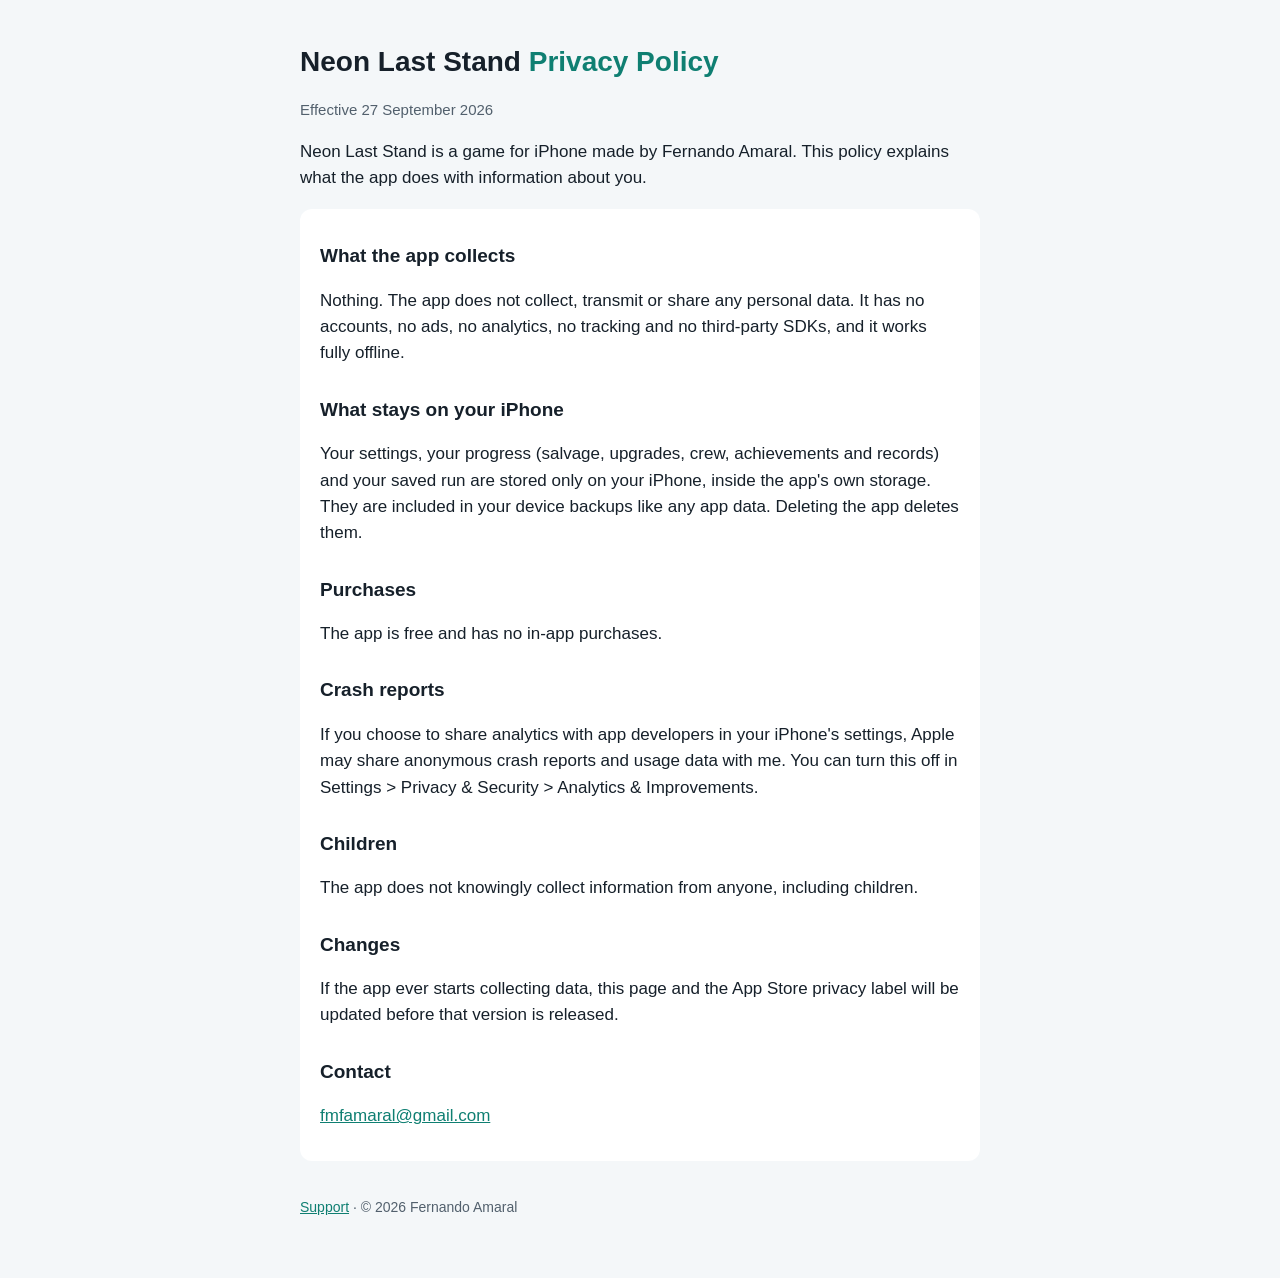
==== privacy.html @ 22c39250 "Neon Last Stand: privacy policy and support pages" ====
<!doctype html>
<html lang="en">
<head>
<meta charset="utf-8">
<meta name="viewport" content="width=device-width, initial-scale=1">
<title>Neon Last Stand: Privacy Policy</title>
<link rel="stylesheet" href="style.css">
</head>
<body>
<main>
<h1>Neon Last Stand <span>Privacy Policy</span></h1>
<p class="dim">Effective 27 September 2026</p>
<p>Neon Last Stand is a game for iPhone made by Fernando Amaral. This policy explains what the app does with information about you.</p>
<section>
<h2>What the app collects</h2>
<p>Nothing. The app does not collect, transmit or share any personal data. It has no accounts, no ads, no analytics, no tracking and no third-party SDKs, and it works fully offline.</p>
<h2>What stays on your iPhone</h2>
<p>Your settings, your progress (salvage, upgrades, crew, achievements and records) and your saved run are stored only on your iPhone, inside the app's own storage. They are included in your device backups like any app data. Deleting the app deletes them.</p>
<h2>Purchases</h2>
<p>The app is free and has no in-app purchases.</p>
<h2>Crash reports</h2>
<p>If you choose to share analytics with app developers in your iPhone's settings, Apple may share anonymous crash reports and usage data with me. You can turn this off in Settings &gt; Privacy &amp; Security &gt; Analytics &amp; Improvements.</p>
<h2>Children</h2>
<p>The app does not knowingly collect information from anyone, including children.</p>
<h2>Changes</h2>
<p>If the app ever starts collecting data, this page and the App Store privacy label will be updated before that version is released.</p>
<h2>Contact</h2>
<p><a href="mailto:fmfamaral@gmail.com">fmfamaral@gmail.com</a></p>
</section>
<footer><a href="support.html">Support</a> · © 2026 Fernando Amaral</footer>
</main>
</body>
</html>
---- style.css ----
:root { --bg: #0b1016; --panel: #121a23; --text: #e6edf2; --dim: #9aa8b5; --mint: #a6f9ee; }
@media (prefers-color-scheme: light) { :root { --bg: #f4f7f9; --panel: #ffffff; --text: #16202a; --dim: #52606d; --mint: #0f7f72; } }
* { box-sizing: border-box; }
body { margin: 0; background: var(--bg); color: var(--text); font: 17px/1.55 -apple-system, BlinkMacSystemFont, "Helvetica Neue", Arial, sans-serif; }
main { max-width: 720px; margin: 0 auto; padding: 40px 20px 60px; }
h1 { font-size: 28px; margin: 0 0 4px; }
h1 span { color: var(--mint); }
h2 { font-size: 19px; margin: 28px 0 6px; }
p, li { color: var(--text); }
.dim { color: var(--dim); font-size: 15px; }
a { color: var(--mint); }
section { background: var(--panel); border-radius: 12px; padding: 4px 20px 14px; margin-top: 18px; }
footer { margin-top: 36px; color: var(--dim); font-size: 14px; }
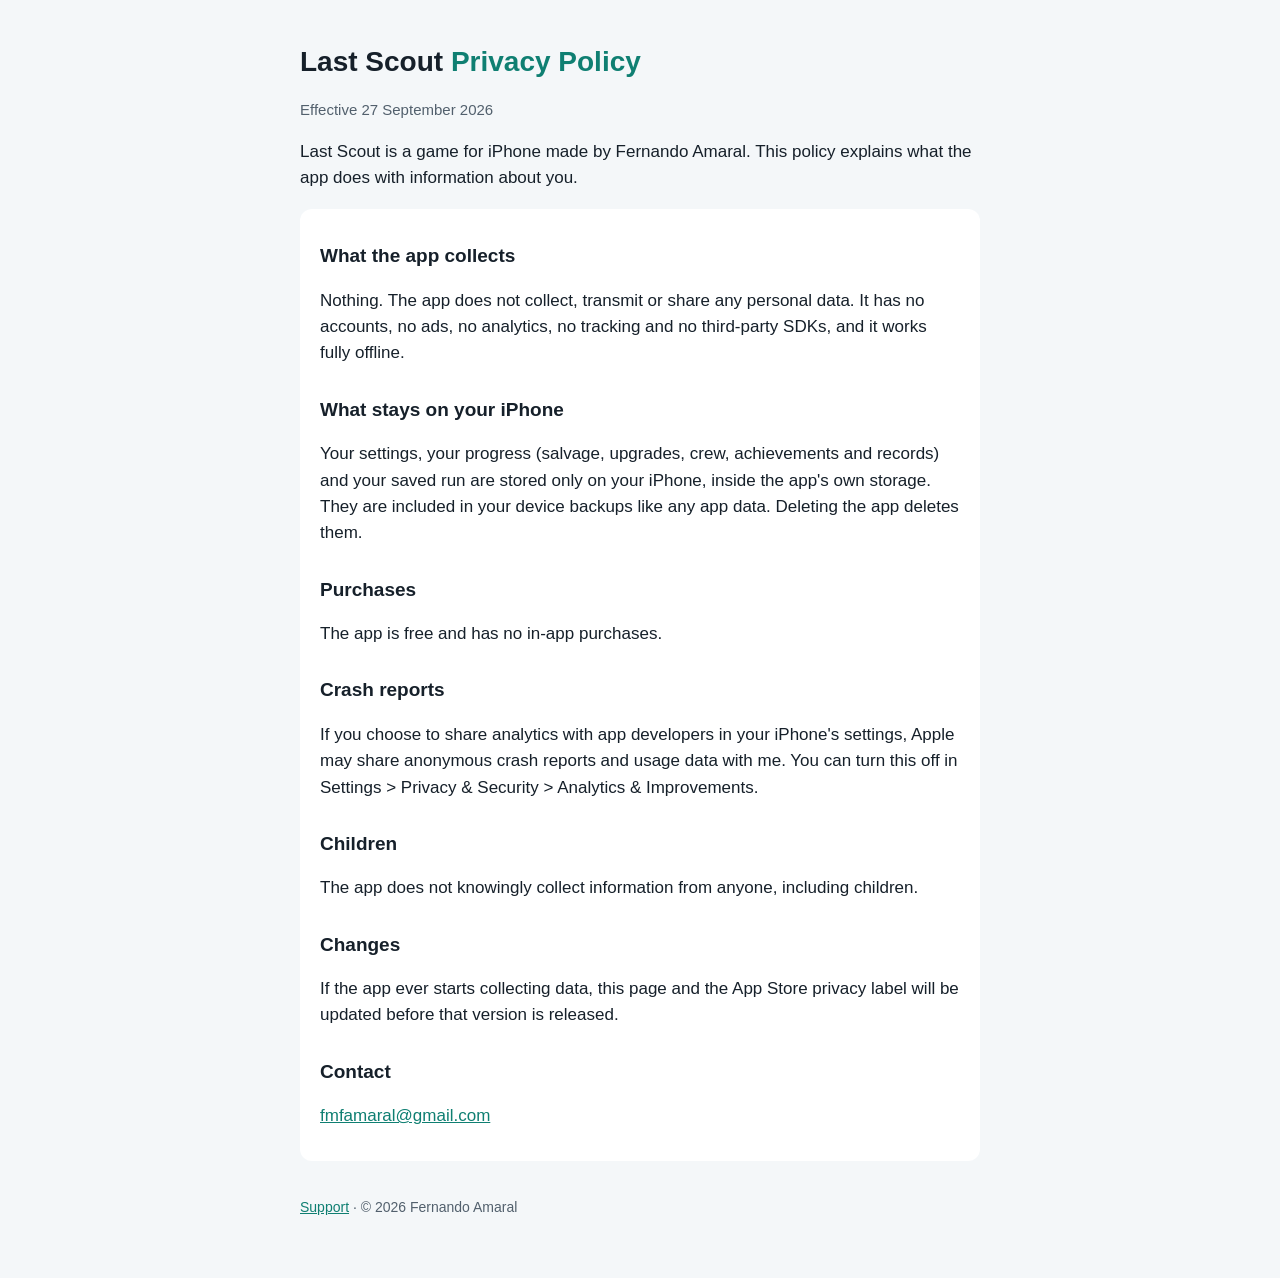
==== commit 78884152: "Rename to Last Scout" ====
--- a/privacy.html
+++ b/privacy.html
@@ -3,14 +3,14 @@
 <head>
 <meta charset="utf-8">
 <meta name="viewport" content="width=device-width, initial-scale=1">
-<title>Neon Last Stand: Privacy Policy</title>
+<title>Last Scout: Privacy Policy</title>
 <link rel="stylesheet" href="style.css">
 </head>
 <body>
 <main>
-<h1>Neon Last Stand <span>Privacy Policy</span></h1>
+<h1>Last Scout <span>Privacy Policy</span></h1>
 <p class="dim">Effective 27 September 2026</p>
-<p>Neon Last Stand is a game for iPhone made by Fernando Amaral. This policy explains what the app does with information about you.</p>
+<p>Last Scout is a game for iPhone made by Fernando Amaral. This policy explains what the app does with information about you.</p>
 <section>
 <h2>What the app collects</h2>
 <p>Nothing. The app does not collect, transmit or share any personal data. It has no accounts, no ads, no analytics, no tracking and no third-party SDKs, and it works fully offline.</p>
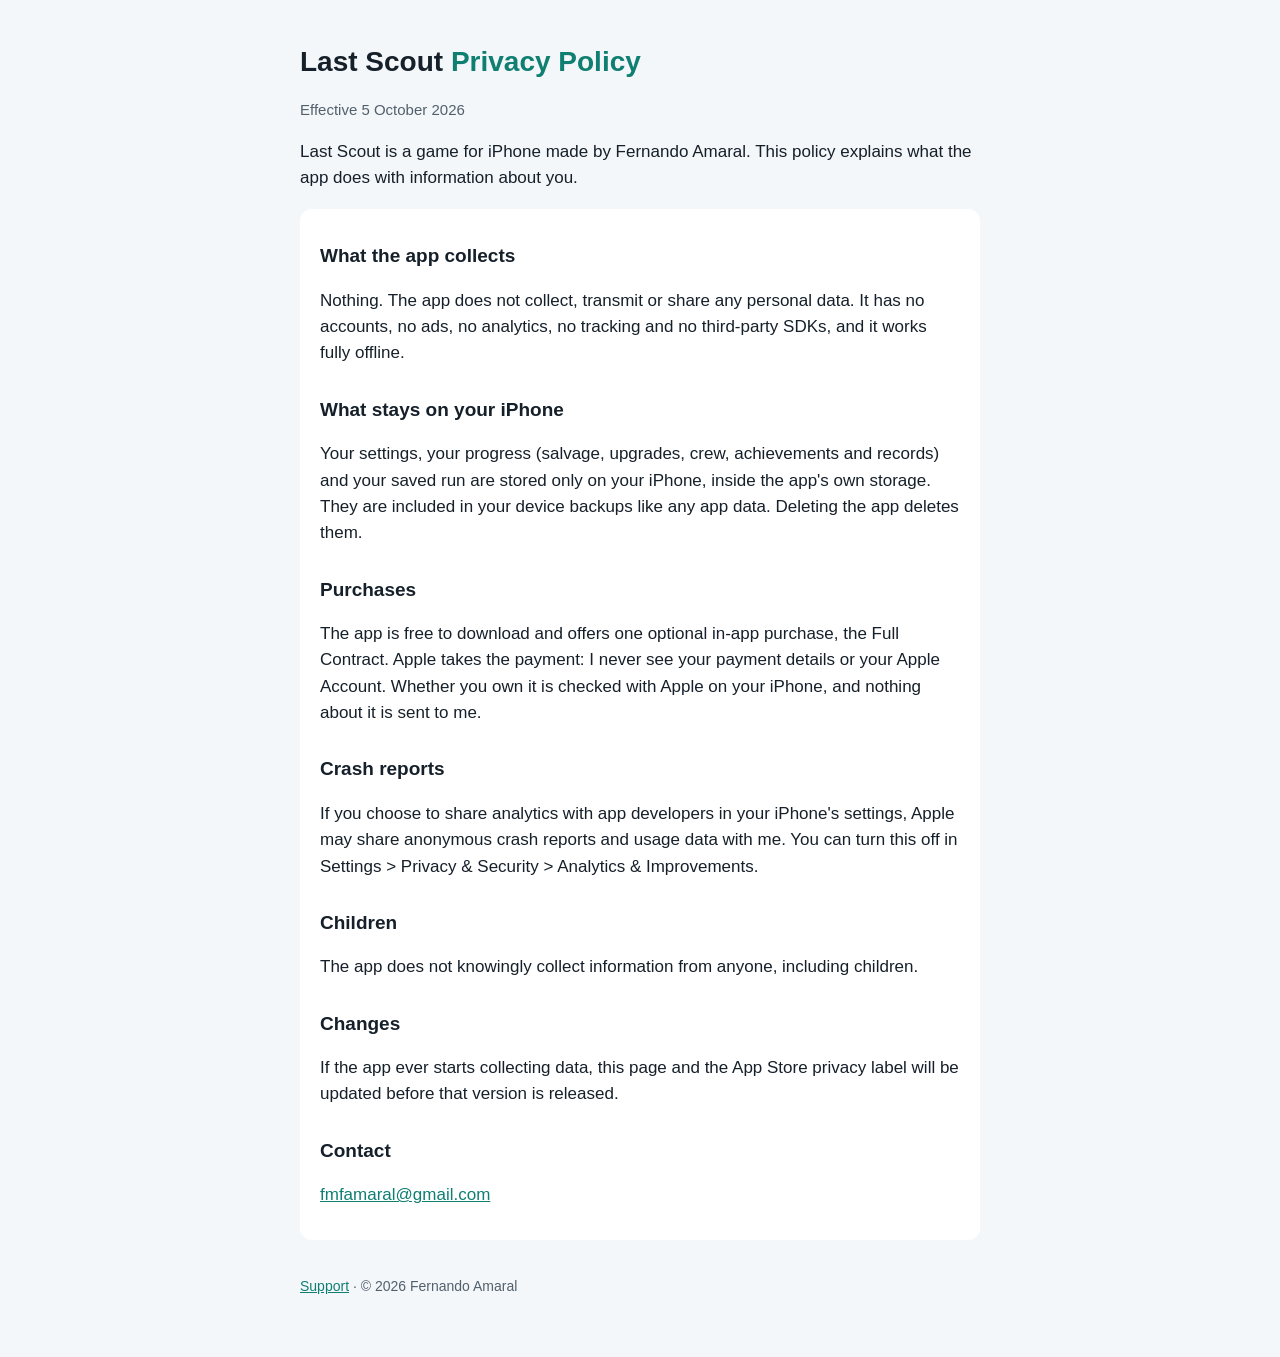
==== commit b1e43efe: "Last Scout 1.1: the Full Contract Support: what the Full Contract opens, restoring it on another iPh" ====
--- a/privacy.html
+++ b/privacy.html
@@ -9,7 +9,7 @@
 <body>
 <main>
 <h1>Last Scout <span>Privacy Policy</span></h1>
-<p class="dim">Effective 27 September 2026</p>
+<p class="dim">Effective 5 October 2026</p>
 <p>Last Scout is a game for iPhone made by Fernando Amaral. This policy explains what the app does with information about you.</p>
 <section>
 <h2>What the app collects</h2>
@@ -17,7 +17,7 @@
 <h2>What stays on your iPhone</h2>
 <p>Your settings, your progress (salvage, upgrades, crew, achievements and records) and your saved run are stored only on your iPhone, inside the app's own storage. They are included in your device backups like any app data. Deleting the app deletes them.</p>
 <h2>Purchases</h2>
-<p>The app is free and has no in-app purchases.</p>
+<p>The app is free to download and offers one optional in-app purchase, the Full Contract. Apple takes the payment: I never see your payment details or your Apple Account. Whether you own it is checked with Apple on your iPhone, and nothing about it is sent to me.</p>
 <h2>Crash reports</h2>
 <p>If you choose to share analytics with app developers in your iPhone's settings, Apple may share anonymous crash reports and usage data with me. You can turn this off in Settings &gt; Privacy &amp; Security &gt; Analytics &amp; Improvements.</p>
 <h2>Children</h2>
